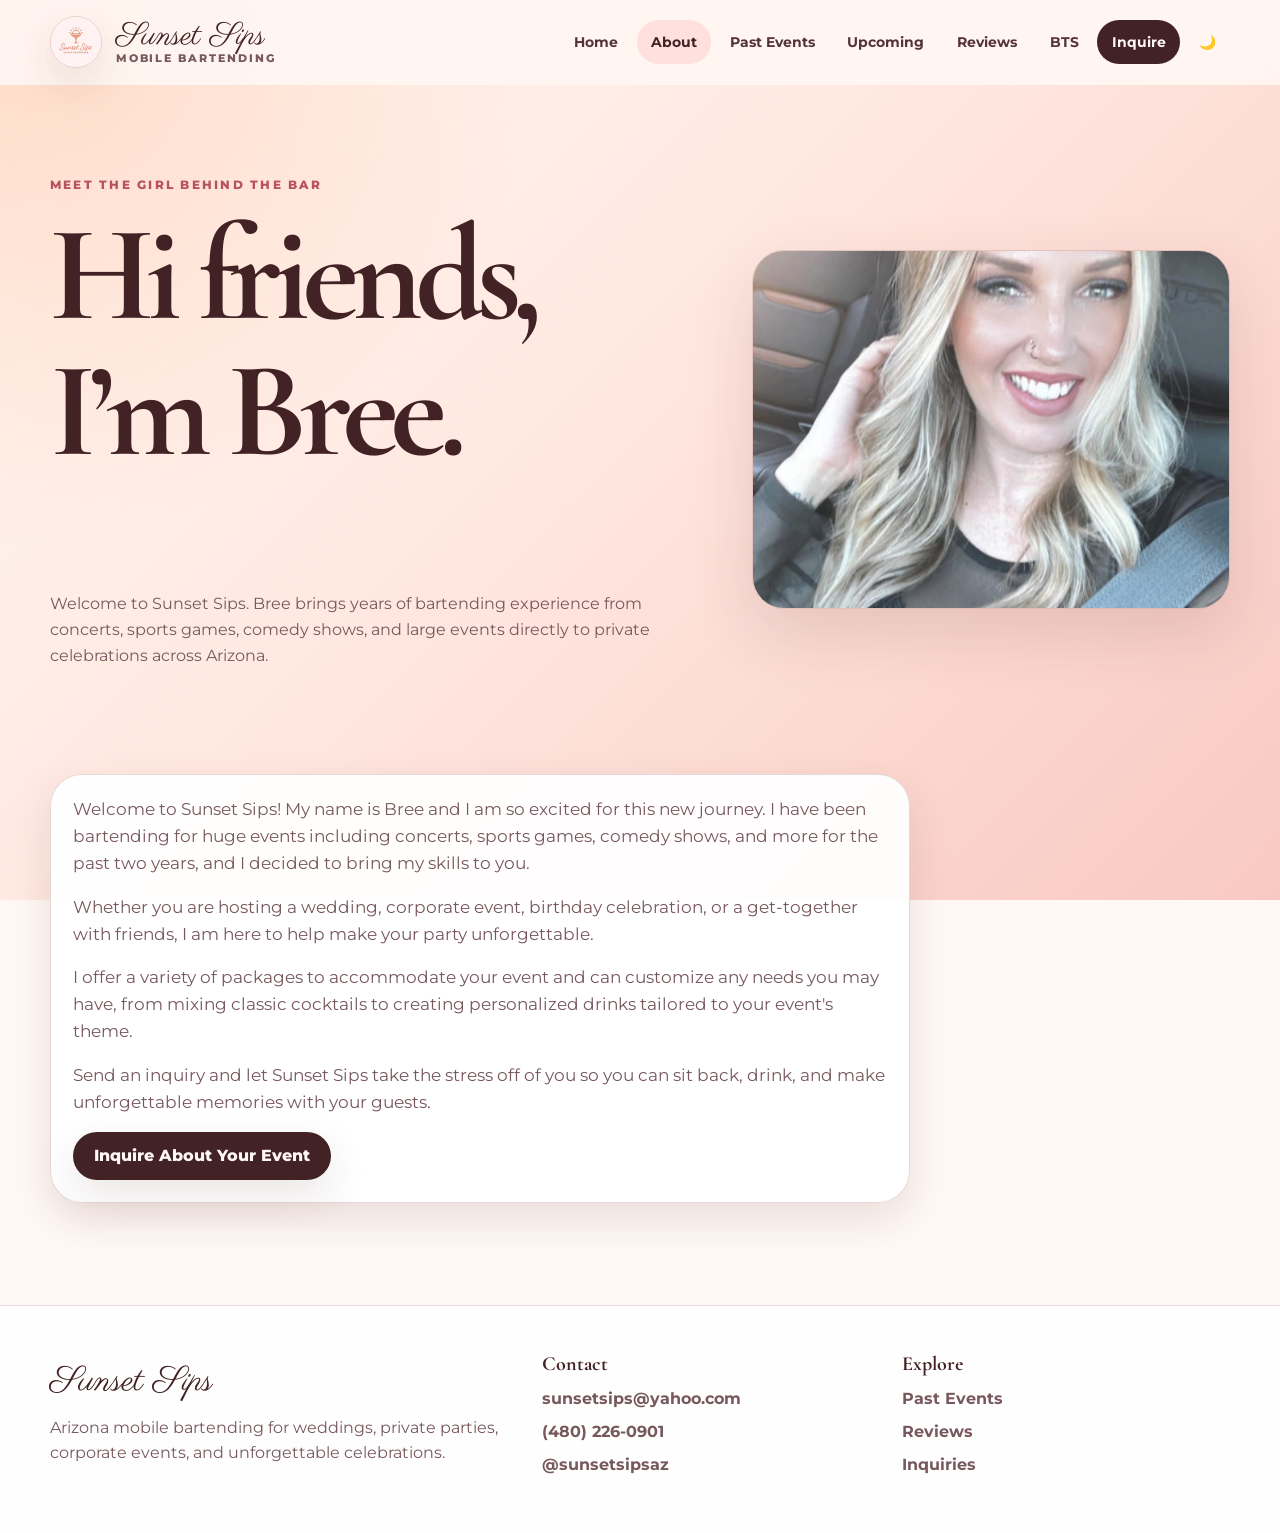
==== pages/about.html @ e6b594f2 "- Built the initial Sunset Sips static website - Created the first multi page static website for Sun" ====
<!doctype html>
<html lang="en" data-theme="light">
  <head>
    <meta charset="utf-8">
    <meta name="viewport" content="width=device-width, initial-scale=1">
    <title>About Bree | Sunset Sips</title>
    <meta name="description" content="Meet Bree, the bartender behind Sunset Sips, an Arizona mobile bartending business serving weddings, parties, corporate events, and celebrations.">
    <link rel="icon" href="../assets/logos/favicon.png">
    <link rel="preconnect" href="https://fonts.googleapis.com">
    <link rel="preconnect" href="https://fonts.gstatic.com" crossorigin>
    <link href="https://fonts.googleapis.com/css2?family=Cormorant+Garamond:wght@500;600;700&family=Montserrat:wght@400;500;600;700&family=Parisienne&display=swap" rel="stylesheet">
    <link rel="stylesheet" href="../css/base.css">
    <link rel="stylesheet" href="../css/layout.css">
    <link rel="stylesheet" href="../css/components.css">
    <link rel="stylesheet" href="../css/themes.css">
    <link rel="stylesheet" href="../css/pages/about.css">

<script src="../js/logger.js" defer></script>
    <script src="../js/theme-toggle.js" defer></script>
    <script src="../js/navigation.js" defer></script>
    <script src="../js/app.js" defer></script>
  </head>
  <body>
    <a class="skip-link" href="#main-content">Skip to content</a>

    <header class="site-header" data-site-header>
      <nav class="site-nav" aria-label="Main navigation">
        <a class="brand-link" href="../index.html" aria-label="Sunset Sips home">
          <img class="brand-logo" src="../assets/logos/sunset-sips-mobile-bartending.jpg" alt="Sunset Sips Mobile Bartending logo">
          <span class="brand-text">
            <span class="brand-script">Sunset Sips</span>
            <span class="brand-subtitle">Mobile Bartending</span>
          </span>
        </a>

        <button class="nav-toggle" type="button" data-nav-toggle aria-expanded="false" aria-controls="primary-navigation">
          <span class="nav-toggle-line"></span>
          <span class="nav-toggle-line"></span>
          <span class="nav-toggle-line"></span>
          <span class="sr-only">Toggle navigation</span>
        </button>

        <div class="nav-links" id="primary-navigation" data-nav-links>
          <a href="../index.html" data-nav-link>Home</a>
          <a href="about.html" data-nav-link>About</a>
          <a href="past-events.html" data-nav-link>Past Events</a>
          <a href="upcoming-events.html" data-nav-link>Upcoming</a>
          <a href="reviews.html" data-nav-link>Reviews</a>
          <a href="bts.html" data-nav-link>BTS</a>
          <a class="nav-cta" href="contact.html" data-nav-link>Inquire</a>
          <button class="theme-toggle" type="button" data-theme-toggle aria-label="Switch color theme">🌙</button>
        </div>
      </nav>
    </header>

    <main id="main-content">
      <section class="page-hero section-shell">
        <div class="page-hero-copy reveal-on-scroll">
          <p class="eyebrow">Meet the girl behind the bar</p>
          <h1>Hi friends, I’m Bree.</h1>
          <p>Welcome to Sunset Sips. Bree brings years of bartending experience from concerts, sports games, comedy shows, and large events directly to private celebrations across Arizona.</p>
        </div>
        <div class="page-hero-image reveal-on-scroll">
          <img src="../assets/images/bree-selfie.jpg" alt="Bree from Sunset Sips">
        </div>
      </section>

      <section class="about-story section-shell">
        <article class="content-card reveal-on-scroll">
          <p>Welcome to Sunset Sips! My name is Bree and I am so excited for this new journey. I have been bartending for huge events including concerts, sports games, comedy shows, and more for the past two years, and I decided to bring my skills to you.</p>
          <p>Whether you are hosting a wedding, corporate event, birthday celebration, or a get-together with friends, I am here to help make your party unforgettable.</p>
          <p>I offer a variety of packages to accommodate your event and can customize any needs you may have, from mixing classic cocktails to creating personalized drinks tailored to your event's theme.</p>
          <p>Send an inquiry and let Sunset Sips take the stress off of you so you can sit back, drink, and make unforgettable memories with your guests.</p>
          <a class="button button-primary" href="contact.html">Inquire About Your Event</a>
        </article>
      </section>
    </main>

    <footer class="site-footer">
      <div class="footer-grid section-shell">
        <div>
          <p class="brand-script footer-brand">Sunset Sips</p>
          <p>Arizona mobile bartending for weddings, private parties, corporate events, and unforgettable celebrations.</p>
        </div>
        <div>
          <h2>Contact</h2>
          <a href="mailto:sunsetsips@yahoo.com">sunsetsips@yahoo.com</a>
          <a href="tel:+14802260901">(480) 226-0901</a>
          <a href="https://www.instagram.com/sunsetsipsaz/" target="_blank" rel="noopener">@sunsetsipsaz</a>
        </div>
        <div>
          <h2>Explore</h2>
          <a href="past-events.html">Past Events</a>
          <a href="reviews.html">Reviews</a>
          <a href="contact.html">Inquiries</a>
        </div>
      </div>
    </footer>
  </body>
</html>
---- css/base.css ----
:root {
  color-scheme: light dark;
  --font-heading: "Cormorant Garamond", Georgia, serif;
  --font-body: "Montserrat", Arial, sans-serif;
  --font-script: "Parisienne", cursive;
  --radius-small: 0.75rem;
  --radius-medium: 1.25rem;
  --radius-large: 2rem;
  --shadow-soft: 0 1.5rem 4rem rgba(82, 39, 44, 0.14);
  --shadow-card: 0 1rem 2.5rem rgba(82, 39, 44, 0.12);
  --max-width: 1180px;
  --section-padding: clamp(4rem, 8vw, 7rem);
}

* { box-sizing: border-box; }

html { scroll-behavior: smooth; }

body {
  margin: 0;
  min-height: 100vh;
  background: var(--color-page-bg);
  color: var(--color-text);
  font-family: var(--font-body);
  line-height: 1.6;
}

body.nav-open { overflow: hidden; }

img, video {
  display: block;
  max-width: 100%;
}

a {
  color: inherit;
  text-decoration: none;
}

button, input, textarea, select { font: inherit; }

button { cursor: pointer; }

h1, h2, h3, p { margin-top: 0; }

h1, h2, h3 {
  color: var(--color-heading);
  font-family: var(--font-heading);
  line-height: 1;
}

h1 {
  max-width: 11ch;
  font-size: clamp(4rem, 11vw, 8.5rem);
  letter-spacing: -0.06em;
}

h2 {
  font-size: clamp(2.4rem, 6vw, 4.75rem);
  letter-spacing: -0.045em;
}

h3 {
  font-size: clamp(1.65rem, 3vw, 2.15rem);
  letter-spacing: -0.025em;
}

p { color: var(--color-muted); }

strong { color: var(--color-heading); }

.sr-only {
  position: absolute;
  width: 1px;
  height: 1px;
  padding: 0;
  margin: -1px;
  overflow: hidden;
  clip: rect(0, 0, 0, 0);
  white-space: nowrap;
  border: 0;
}

.skip-link {
  position: absolute;
  top: 1rem;
  left: 1rem;
  z-index: 1000;
  transform: translateY(-200%);
  padding: 0.75rem 1rem;
  border-radius: 999px;
  background: var(--color-heading);
  color: var(--color-page-bg);
  font-weight: 700;
}

.skip-link:focus { transform: translateY(0); }

.brand-script { font-family: var(--font-script); }

.eyebrow {
  margin-bottom: 0.75rem;
  color: var(--color-accent-strong);
  font-size: 0.78rem;
  font-weight: 800;
  letter-spacing: 0.18em;
  text-transform: uppercase;
}

.reveal-on-scroll {
  opacity: 0;
  transform: translateY(1.5rem);
  transition: opacity 650ms ease, transform 650ms ease;
}

.reveal-on-scroll.is-visible {
  opacity: 1;
  transform: translateY(0);
}

@media (prefers-reduced-motion: reduce) {
  *, *::before, *::after {
    scroll-behavior: auto !important;
    transition-duration: 0.01ms !important;
    animation-duration: 0.01ms !important;
    animation-iteration-count: 1 !important;
  }

  .reveal-on-scroll {
    opacity: 1;
    transform: none;
  }
}
---- css/layout.css ----
.section-shell {
  width: min(var(--max-width), calc(100% - 2rem));
  margin-inline: auto;
}

.site-header {
  position: sticky;
  top: 0;
  z-index: 100;
  border-bottom: 1px solid transparent;
  background: color-mix(in srgb, var(--color-page-bg) 88%, transparent);
  backdrop-filter: blur(18px);
  transition: border-color 200ms ease, box-shadow 200ms ease;
}

.site-header.is-scrolled {
  border-color: var(--color-border);
  box-shadow: 0 0.75rem 2rem rgba(31, 15, 19, 0.08);
}

.site-nav {
  display: flex;
  align-items: center;
  justify-content: space-between;
  width: min(var(--max-width), calc(100% - 2rem));
  min-height: 5.25rem;
  margin-inline: auto;
  gap: 1rem;
}

.brand-link {
  display: inline-flex;
  align-items: center;
  gap: 0.85rem;
  min-width: 0;
}

.brand-logo {
  width: 3.25rem;
  height: 3.25rem;
  border: 1px solid var(--color-border);
  border-radius: 50%;
  object-fit: cover;
  box-shadow: var(--shadow-card);
}

.brand-text {
  display: grid;
  line-height: 1;
}

.brand-text .brand-script {
  color: var(--color-heading);
  font-size: 2rem;
}

.brand-subtitle {
  color: var(--color-muted);
  font-size: 0.68rem;
  font-weight: 800;
  letter-spacing: 0.18em;
  text-transform: uppercase;
}

.nav-links {
  display: flex;
  align-items: center;
  gap: 0.25rem;
}

.nav-links a, .theme-toggle {
  border-radius: 999px;
  padding: 0.7rem 0.9rem;
  color: var(--color-text);
  font-size: 0.86rem;
  font-weight: 700;
  transition: background 180ms ease, color 180ms ease, transform 180ms ease;
}

.nav-links a:hover,
.nav-links a[aria-current="page"],
.theme-toggle:hover {
  background: var(--color-accent-soft);
  color: var(--color-heading);
}

.nav-cta {
  background: var(--color-heading);
  color: var(--color-page-bg) !important;
}

.theme-toggle, .nav-toggle {
  border: 0;
  background: transparent;
}

.nav-toggle {
  display: none;
  width: 2.75rem;
  height: 2.75rem;
  border-radius: 999px;
  background: var(--color-surface);
  box-shadow: var(--shadow-card);
}

.nav-toggle-line {
  display: block;
  width: 1.25rem;
  height: 2px;
  margin: 0.28rem auto;
  border-radius: 999px;
  background: var(--color-heading);
}

.split-section {
  display: grid;
  grid-template-columns: minmax(0, 0.85fr) minmax(0, 1.15fr);
  gap: clamp(2rem, 6vw, 5rem);
  align-items: start;
  padding-block: var(--section-padding);
}

.section-copy {
  position: sticky;
  top: 7rem;
}

.section-heading {
  max-width: 760px;
  margin-bottom: 2rem;
}

.site-footer {
  border-top: 1px solid var(--color-border);
  background: color-mix(in srgb, var(--color-surface) 92%, transparent);
}

.footer-grid {
  display: grid;
  grid-template-columns: 1.4fr 1fr 1fr;
  gap: 2rem;
  padding-block: 3rem;
}

.footer-grid h2 {
  margin-bottom: 0.75rem;
  font-size: 1.25rem;
  letter-spacing: 0;
}

.footer-grid a {
  display: block;
  width: fit-content;
  margin-bottom: 0.45rem;
  color: var(--color-muted);
  font-weight: 700;
}

.footer-grid a:hover { color: var(--color-accent-strong); }

.footer-brand {
  margin-bottom: 0.25rem;
  color: var(--color-heading);
  font-size: 2.2rem;
}

@media (max-width: 900px) {
  .nav-toggle { display: block; }

  .nav-links {
    position: fixed;
    inset: 5.25rem 1rem auto 1rem;
    display: grid;
    gap: 0.35rem;
    padding: 1rem;
    border: 1px solid var(--color-border);
    border-radius: var(--radius-large);
    background: var(--color-surface);
    box-shadow: var(--shadow-soft);
    opacity: 0;
    pointer-events: none;
    transform: translateY(-0.75rem);
    transition: opacity 180ms ease, transform 180ms ease;
  }

  body.nav-open .nav-links {
    opacity: 1;
    pointer-events: auto;
    transform: translateY(0);
  }

  .nav-links a, .theme-toggle {
    width: 100%;
    text-align: left;
  }

  .split-section, .footer-grid {
    grid-template-columns: 1fr;
  }

  .section-copy { position: static; }
}
---- css/components.css ----
.button {
  display: inline-flex;
  align-items: center;
  justify-content: center;
  min-height: 3rem;
  border: 1px solid transparent;
  border-radius: 999px;
  padding: 0.85rem 1.25rem;
  font-weight: 800;
  line-height: 1;
  transition: transform 180ms ease, box-shadow 180ms ease, background 180ms ease;
}

.button:hover { transform: translateY(-2px); }

.button-primary {
  background: var(--color-heading);
  color: var(--color-page-bg);
  box-shadow: var(--shadow-card);
}

.button-secondary {
  border-color: var(--color-border);
  background: var(--color-surface);
  color: var(--color-heading);
}

.button-light {
  background: var(--color-page-bg);
  color: var(--color-heading);
}

.text-link {
  display: inline-flex;
  align-items: center;
  gap: 0.4rem;
  color: var(--color-accent-strong);
  font-weight: 800;
}

.text-link::after {
  content: "→";
  transition: transform 180ms ease;
}

.text-link:hover::after { transform: translateX(0.25rem); }

.feature-grid, .card-grid {
  display: grid;
  grid-template-columns: repeat(2, minmax(0, 1fr));
  gap: 1rem;
}

.feature-card, .content-card, .event-card, .review-card, .bts-card {
  border: 1px solid var(--color-border);
  border-radius: var(--radius-large);
  background: color-mix(in srgb, var(--color-surface) 94%, transparent);
  box-shadow: var(--shadow-card);
}

.feature-card, .content-card, .review-card, .bts-card { padding: 1.35rem; }

.feature-card h3, .content-card h3, .review-card h3, .bts-card h3 { margin-bottom: 0.6rem; }

.event-card { overflow: hidden; }

.event-card img, .showcase-card img, .page-hero-image img, .bts-card img {
  width: 100%;
  aspect-ratio: 4 / 3;
  object-fit: cover;
}

.event-card-body {
  display: grid;
  gap: 0.85rem;
  padding: 1.25rem;
}

.event-meta, .tag-list {
  display: flex;
  flex-wrap: wrap;
  gap: 0.5rem;
}

.pill {
  display: inline-flex;
  align-items: center;
  width: fit-content;
  border: 1px solid var(--color-border);
  border-radius: 999px;
  padding: 0.38rem 0.65rem;
  background: var(--color-accent-soft);
  color: var(--color-heading);
  font-size: 0.75rem;
  font-weight: 800;
}

.page-hero {
  display: grid;
  grid-template-columns: minmax(0, 1fr) minmax(280px, 0.75fr);
  gap: clamp(2rem, 6vw, 4rem);
  align-items: center;
  padding-block: clamp(3rem, 7vw, 6rem);
}

.page-hero-copy { max-width: 760px; }

.page-hero-copy h1 { max-width: 12ch; }

.page-hero-image {
  overflow: hidden;
  border: 1px solid var(--color-border);
  border-radius: var(--radius-large);
  box-shadow: var(--shadow-soft);
}

.filter-bar {
  display: flex;
  flex-wrap: wrap;
  gap: 0.5rem;
  margin-bottom: 1.5rem;
}

.filter-button {
  border: 1px solid var(--color-border);
  border-radius: 999px;
  padding: 0.65rem 0.95rem;
  background: var(--color-surface);
  color: var(--color-text);
  font-weight: 800;
}

.filter-button.is-active {
  background: var(--color-heading);
  color: var(--color-page-bg);
}

.form-grid { display: grid; gap: 1rem; }

.form-row {
  display: grid;
  grid-template-columns: repeat(2, minmax(0, 1fr));
  gap: 1rem;
}

.form-field {
  display: grid;
  gap: 0.45rem;
}

.form-field label {
  color: var(--color-heading);
  font-weight: 800;
}

.form-field input, .form-field select, .form-field textarea {
  width: 100%;
  border: 1px solid var(--color-border);
  border-radius: var(--radius-small);
  padding: 0.85rem 0.95rem;
  background: var(--color-surface);
  color: var(--color-text);
}

.form-field textarea {
  min-height: 9rem;
  resize: vertical;
}

.form-status {
  min-height: 1.5rem;
  color: var(--color-accent-strong);
  font-weight: 800;
}

@media (max-width: 760px) {
  .feature-grid, .card-grid, .page-hero, .form-row {
    grid-template-columns: 1fr;
  }
}
---- css/themes.css ----
html[data-theme="light"] {
  --color-page-bg: #fff8f4;
  --color-surface: #ffffff;
  --color-surface-soft: #fff0ea;
  --color-surface-strong: #f7d9cf;
  --color-heading: #422225;
  --color-text: #56333a;
  --color-muted: #77585d;
  --color-border: rgba(143, 82, 86, 0.22);
  --color-accent: #dc7e83;
  --color-accent-strong: #b85261;
  --color-accent-soft: #ffe0dc;
  --color-gold: #c69b61;
  --color-contrast: #32191d;
  --color-contrast-text: #fff8f4;
  --hero-gradient: radial-gradient(circle at top left, rgba(255, 205, 177, 0.7), transparent 35%), linear-gradient(135deg, #fff8f4 0%, #ffe7df 48%, #f8c9c2 100%);
}

html[data-theme="dark"] {
  --color-page-bg: #170e12;
  --color-surface: #24171c;
  --color-surface-soft: #302026;
  --color-surface-strong: #513239;
  --color-heading: #fff5ec;
  --color-text: #f5dfd5;
  --color-muted: #d7b8b1;
  --color-border: rgba(245, 213, 196, 0.18);
  --color-accent: #f2a4a1;
  --color-accent-strong: #ffd0b9;
  --color-accent-soft: rgba(242, 164, 161, 0.16);
  --color-gold: #e6bf7b;
  --color-contrast: #ffe4d8;
  --color-contrast-text: #201014;
  --hero-gradient: radial-gradient(circle at top left, rgba(242, 164, 161, 0.24), transparent 35%), linear-gradient(135deg, #170e12 0%, #241117 46%, #4b2428 100%);
}

body {
  background-image: var(--hero-gradient);
  background-attachment: fixed;
}
---- css/pages/about.css ----
.about-story { padding-bottom: var(--section-padding); }

.about-story .content-card { max-width: 860px; }

.about-story p { font-size: 1.05rem; }
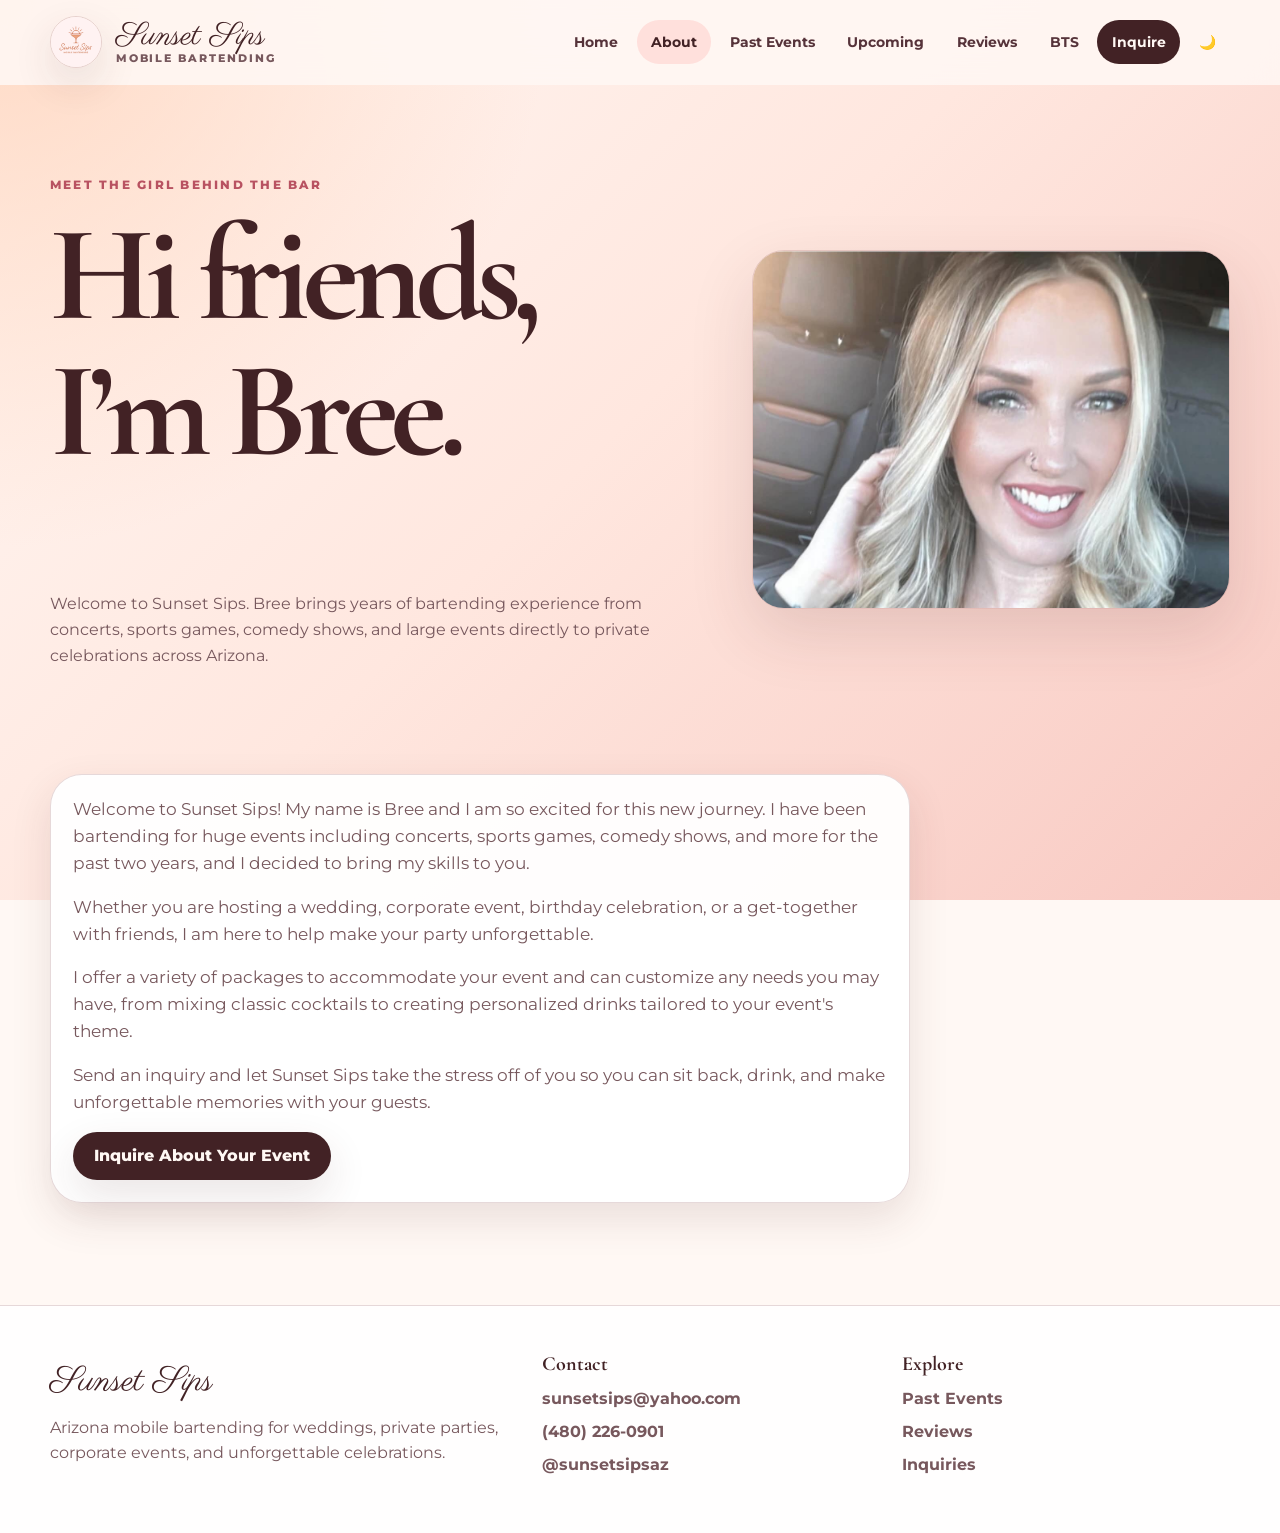
==== commit 36ef1493: "Improved Sunset Sips image cropping controls Added reusable focal point helper classes for event car" ====
--- a/pages/about.html
+++ b/pages/about.html
@@ -61,8 +61,7 @@
           <p>Welcome to Sunset Sips. Bree brings years of bartending experience from concerts, sports games, comedy shows, and large events directly to private celebrations across Arizona.</p>
         </div>
         <div class="page-hero-image reveal-on-scroll">
-          <img src="../assets/images/bree-selfie.jpg" alt="Bree from Sunset Sips">
-        </div>
+        <img class="image-focus-top" src="../assets/images/bree-selfie.jpg" alt="Bree from Sunset Sips">        </div>
       </section>
 
       <section class="about-story section-shell">
--- a/css/components.css
+++ b/css/components.css
@@ -70,6 +70,31 @@
   object-fit: cover;
 }
 
+.page-hero-image img.image-focus-top,
+.event-card img.image-focus-top,
+.showcase-card img.image-focus-top {
+  object-position: center top;
+}
+
+.page-hero-image img.image-focus-upper,
+.event-card img.image-focus-upper,
+.showcase-card img.image-focus-upper {
+  object-position: center 28%;
+}
+
+.page-hero-image img.image-focus-center,
+.event-card img.image-focus-center,
+.showcase-card img.image-focus-center {
+  object-position: center center;
+}
+
+.page-hero-image img.image-contain,
+.event-card img.image-contain,
+.showcase-card img.image-contain {
+  object-fit: contain;
+  background: var(--color-surface-soft);
+}
+
 .event-card-body {
   display: grid;
   gap: 0.85rem;
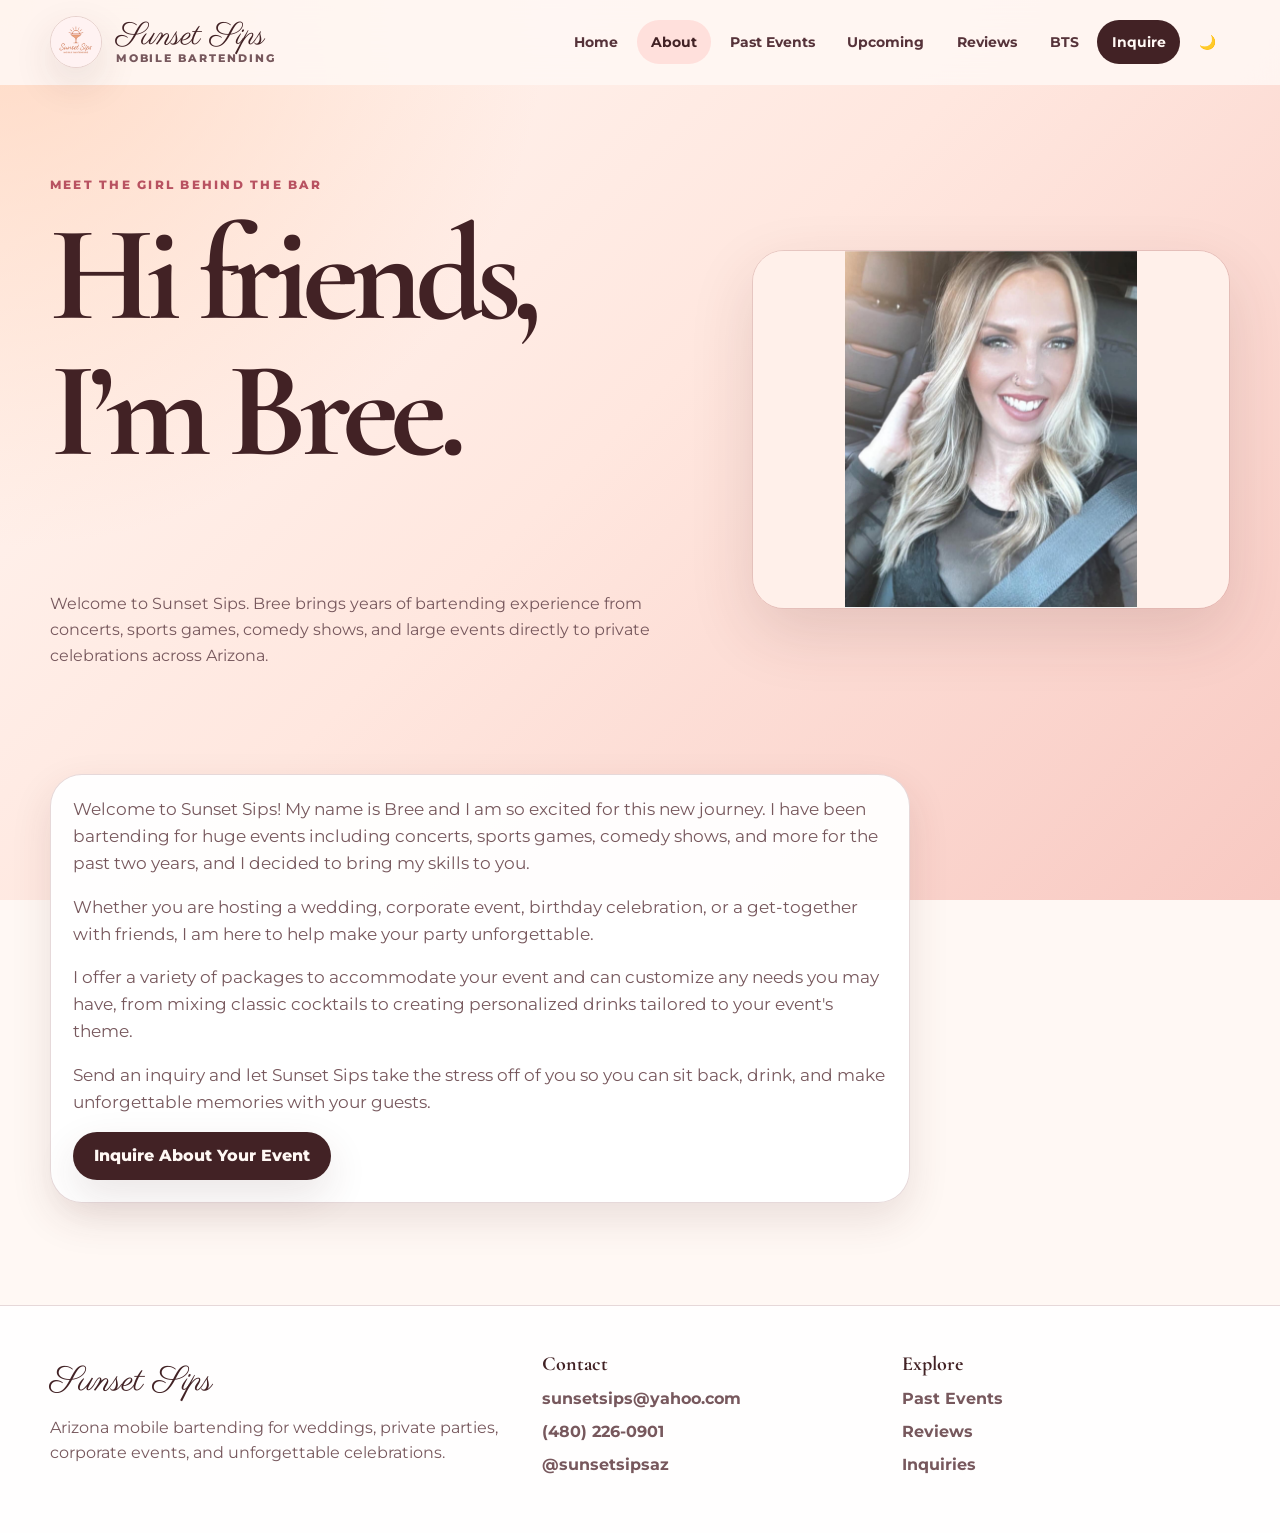
==== commit 3b181e6a: "Adjusted the Sunset Sips About portrait cropping Changed the About page Bree portrait to use the reu" ====
--- a/pages/about.html
+++ b/pages/about.html
@@ -61,7 +61,8 @@
           <p>Welcome to Sunset Sips. Bree brings years of bartending experience from concerts, sports games, comedy shows, and large events directly to private celebrations across Arizona.</p>
         </div>
         <div class="page-hero-image reveal-on-scroll">
-        <img class="image-focus-top" src="../assets/images/bree-selfie.jpg" alt="Bree from Sunset Sips">        </div>
+          <img class="image-contain" src="../assets/images/bree-selfie.jpg" alt="Bree from Sunset Sips">        
+        </div>
       </section>
 
       <section class="about-story section-shell">
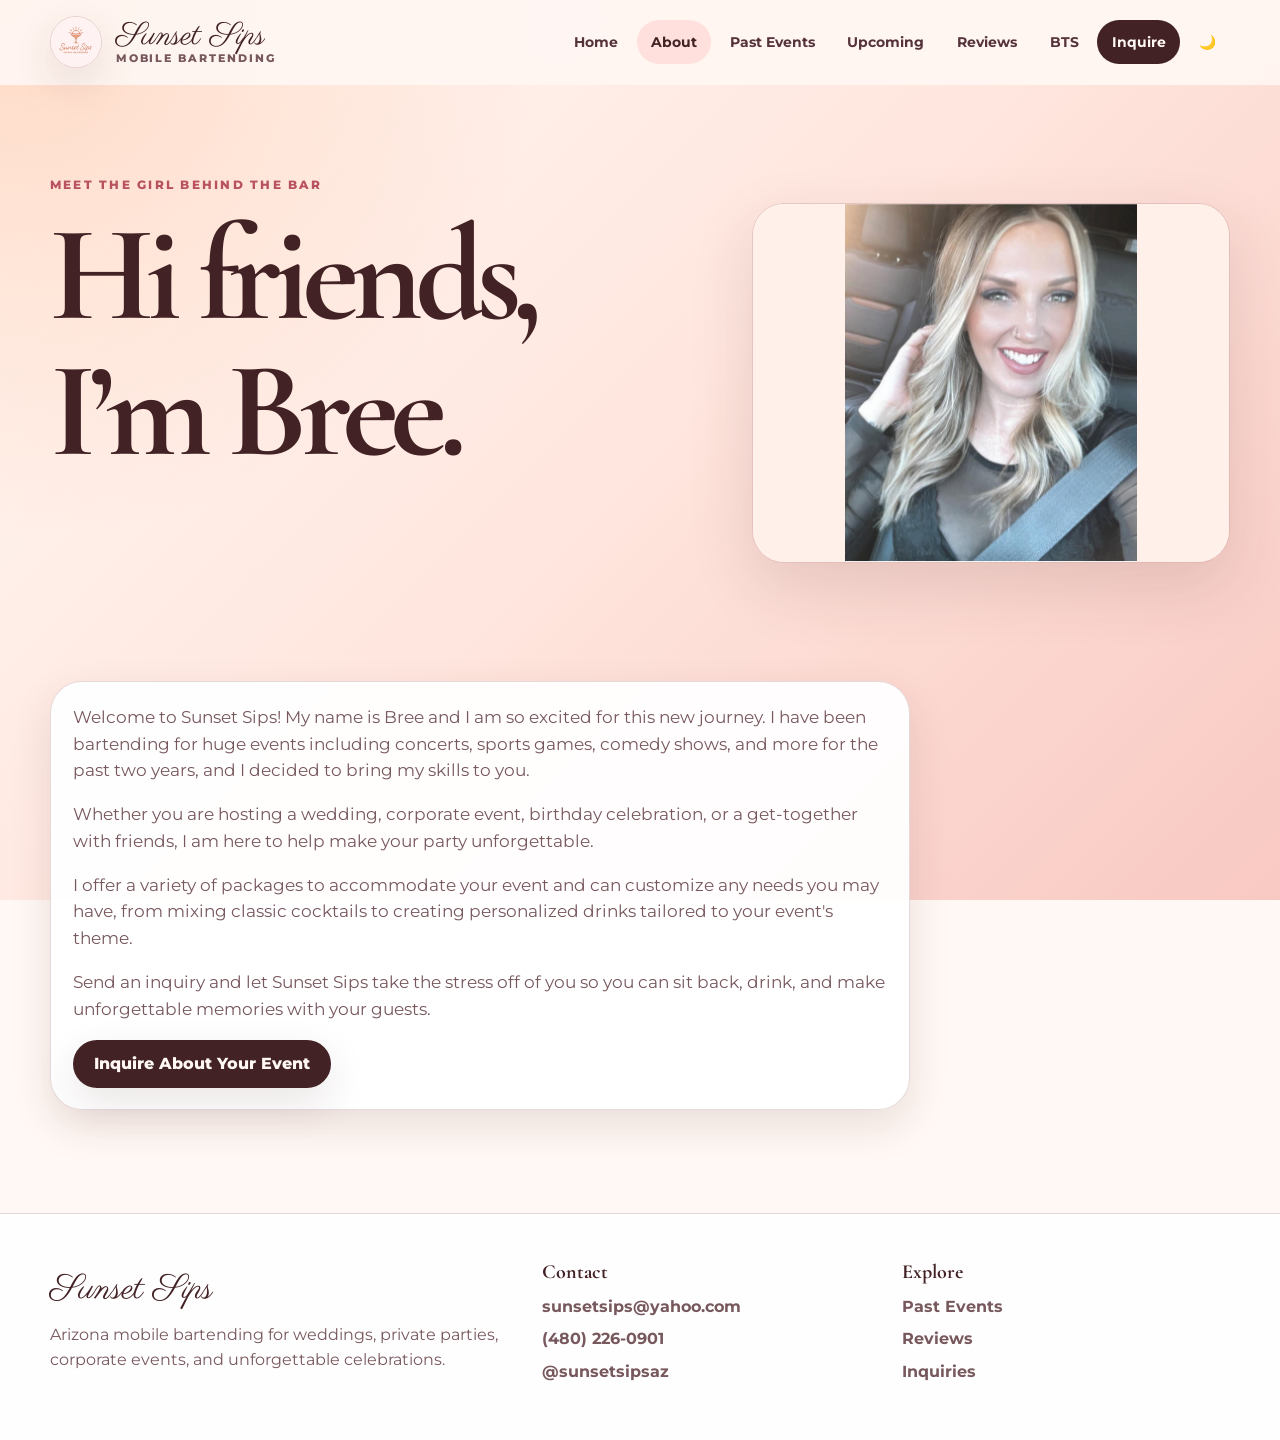
==== commit 6fe59a90: "Prepared Sunset Sips for GitHub Pages preview Finalized the current static site preview state before" ====
--- a/pages/about.html
+++ b/pages/about.html
@@ -58,7 +58,7 @@
         <div class="page-hero-copy reveal-on-scroll">
           <p class="eyebrow">Meet the girl behind the bar</p>
           <h1>Hi friends, I’m Bree.</h1>
-          <p>Welcome to Sunset Sips. Bree brings years of bartending experience from concerts, sports games, comedy shows, and large events directly to private celebrations across Arizona.</p>
+          <!-- Welcome to Sunset Sips. Bree brings years of bartending experience from concerts, sports games, comedy shows, and large events directly to private celebrations across Arizona. -->
         </div>
         <div class="page-hero-image reveal-on-scroll">
           <img class="image-contain" src="../assets/images/bree-selfie.jpg" alt="Bree from Sunset Sips">        
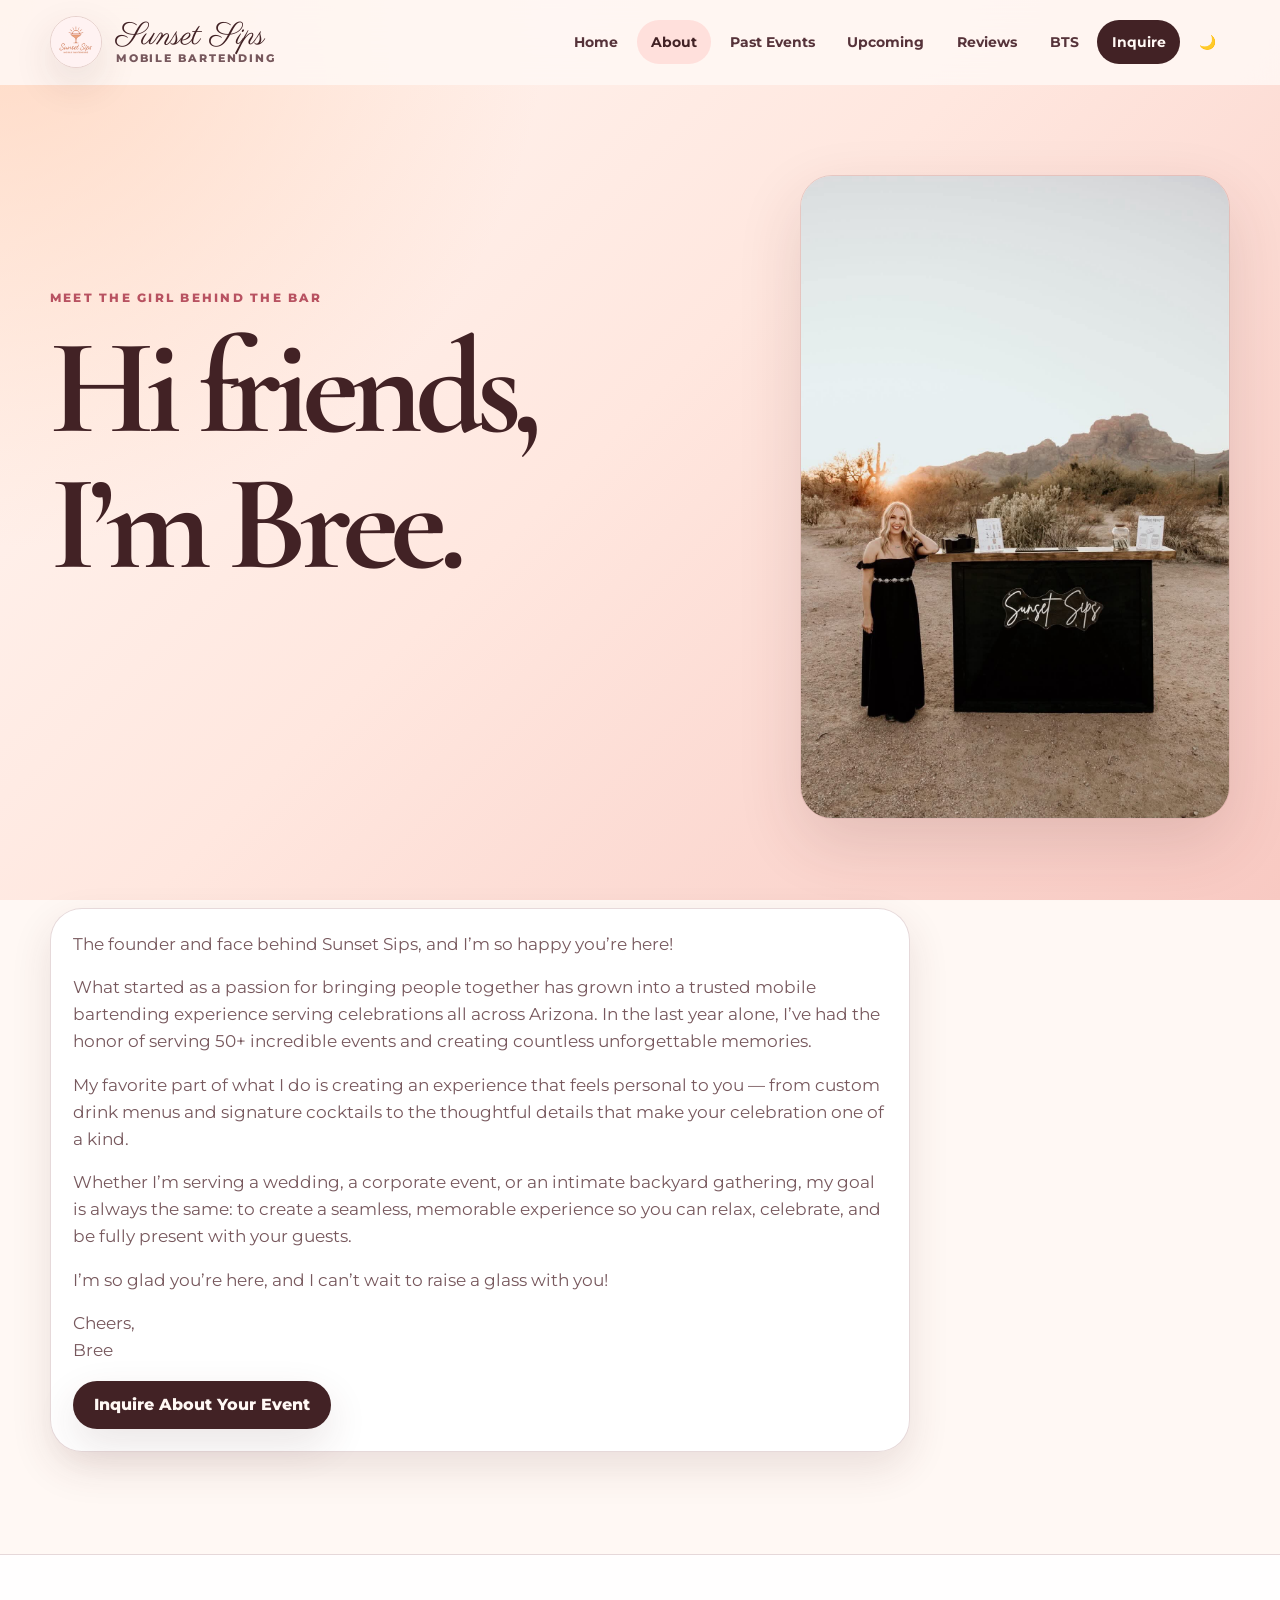
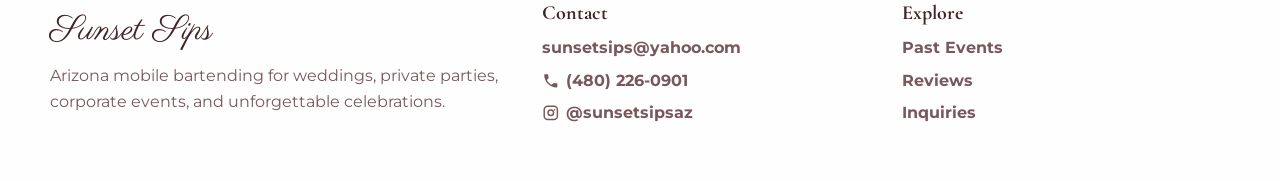
==== commit 2dade781: "Refined Home page hero, About page content, and footer contact icons" ====
--- a/pages/about.html
+++ b/pages/about.html
@@ -20,7 +20,7 @@
     <script src="../js/navigation.js" defer></script>
     <script src="../js/app.js" defer></script>
   </head>
-  <body>
+  <body class="about-page">
     <a class="skip-link" href="#main-content">Skip to content</a>
 
     <header class="site-header" data-site-header>
@@ -61,16 +61,18 @@
           <!-- Welcome to Sunset Sips. Bree brings years of bartending experience from concerts, sports games, comedy shows, and large events directly to private celebrations across Arizona. -->
         </div>
         <div class="page-hero-image reveal-on-scroll">
-          <img class="image-contain" src="../assets/images/bree-selfie.jpg" alt="Bree from Sunset Sips">        
+          <img class="image-contain" src="../assets/images/bree-bar-stand.jpeg" alt="Bree from Sunset Sips">        
         </div>
       </section>
 
       <section class="about-story section-shell">
         <article class="content-card reveal-on-scroll">
-          <p>Welcome to Sunset Sips! My name is Bree and I am so excited for this new journey. I have been bartending for huge events including concerts, sports games, comedy shows, and more for the past two years, and I decided to bring my skills to you.</p>
-          <p>Whether you are hosting a wedding, corporate event, birthday celebration, or a get-together with friends, I am here to help make your party unforgettable.</p>
-          <p>I offer a variety of packages to accommodate your event and can customize any needs you may have, from mixing classic cocktails to creating personalized drinks tailored to your event's theme.</p>
-          <p>Send an inquiry and let Sunset Sips take the stress off of you so you can sit back, drink, and make unforgettable memories with your guests.</p>
+          <p>The founder and face behind Sunset Sips, and I’m so happy you’re here!</p>
+          <p>What started as a passion for bringing people together has grown into a trusted mobile bartending experience serving celebrations all across Arizona. In the last year alone, I’ve had the honor of serving 50+ incredible events and creating countless unforgettable memories.</p>
+          <p>My favorite part of what I do is creating an experience that feels personal to you — from custom drink menus and signature cocktails to the thoughtful details that make your celebration one of a kind.</p>
+          <p>Whether I’m serving a wedding, a corporate event, or an intimate backyard gathering, my goal is always the same: to create a seamless, memorable experience so you can relax, celebrate, and be fully present with your guests.</p>
+          <p>I’m so glad you’re here, and I can’t wait to raise a glass with you!</p>
+          <p>Cheers,<br>Bree</p>
           <a class="button button-primary" href="contact.html">Inquire About Your Event</a>
         </article>
       </section>
@@ -85,8 +87,18 @@
         <div>
           <h2>Contact</h2>
           <a href="mailto:sunsetsips@yahoo.com">sunsetsips@yahoo.com</a>
-          <a href="tel:+14802260901">(480) 226-0901</a>
-          <a href="https://www.instagram.com/sunsetsipsaz/" target="_blank" rel="noopener">@sunsetsipsaz</a>
+          <a class="footer-icon-link" href="tel:+14802260901" aria-label="Call Sunset Sips at 480-226-0901">
+            <svg class="footer-contact-icon" aria-hidden="true" viewBox="0 0 24 24" focusable="false">
+              <path d="M6.62 10.79c1.44 2.83 3.76 5.15 6.59 6.59l2.2-2.2c.27-.27.67-.36 1.02-.24 1.12.37 2.33.57 3.57.57.55 0 1 .45 1 1V20c0 .55-.45 1-1 1C10.61 21 3 13.39 3 4c0-.55.45-1 1-1h3.5c.55 0 1 .45 1 1 0 1.24.2 2.45.57 3.57.11.35.03.74-.25 1.02l-2.2 2.2Z"></path>
+            </svg>
+            <span>(480) 226-0901</span>
+          </a>
+          <a class="footer-social-link" href="https://www.instagram.com/sunsetsipsaz/" target="_blank" rel="noopener" aria-label="Sunset Sips Instagram">
+            <svg class="footer-social-icon" aria-hidden="true" viewBox="0 0 24 24" focusable="false">
+              <path d="M7.8 2h8.4A5.8 5.8 0 0 1 22 7.8v8.4a5.8 5.8 0 0 1-5.8 5.8H7.8A5.8 5.8 0 0 1 2 16.2V7.8A5.8 5.8 0 0 1 7.8 2Zm0 2A3.8 3.8 0 0 0 4 7.8v8.4A3.8 3.8 0 0 0 7.8 20h8.4a3.8 3.8 0 0 0 3.8-3.8V7.8A3.8 3.8 0 0 0 16.2 4H7.8Zm4.2 3.2a4.8 4.8 0 1 1 0 9.6 4.8 4.8 0 0 1 0-9.6Zm0 2a2.8 2.8 0 1 0 0 5.6 2.8 2.8 0 0 0 0-5.6Zm5.05-2.35a1.1 1.1 0 1 1 0 2.2 1.1 1.1 0 0 1 0-2.2Z"></path>
+            </svg>
+            <span>@sunsetsipsaz</span>
+          </a>
         </div>
         <div>
           <h2>Explore</h2>
--- a/css/layout.css
+++ b/css/layout.css
@@ -157,6 +157,22 @@
 }
 
 .footer-grid a:hover { color: var(--color-accent-strong); }
+
+.footer-social-link,
+.footer-icon-link {
+  display: flex !important;
+  align-items: center;
+  gap: 0.45rem;
+  width: fit-content;
+}
+
+.footer-social-icon,
+.footer-contact-icon {
+  width: 1.1rem;
+  height: 1.1rem;
+  flex: 0 0 auto;
+  fill: currentColor;
+}
 
 .footer-brand {
   margin-bottom: 0.25rem;
--- a/css/pages/about.css
+++ b/css/pages/about.css
@@ -1,5 +1,30 @@
-.about-story { padding-bottom: var(--section-padding); }
+.about-story {
+    padding-bottom: var(--section-padding);
+}
 
-.about-story .content-card { max-width: 860px; }
+.about-story .content-card {
+    max-width: 860px;
+}
 
-.about-story p { font-size: 1.05rem; }
+.about-story p {
+    font-size: 1.05rem;
+}
+
+.about-page .page-hero-image {
+    justify-self: end;
+    width: min(100%, 430px);
+}
+
+.about-page .page-hero-image img.image-contain {
+    aspect-ratio: 2 / 3;
+    object-fit: cover;
+    object-position: center 36%;
+    background: transparent;
+}
+
+@media (max-width: 760px) {
+    .about-page .page-hero-image {
+        justify-self: center;
+        width: min(100%, 380px);
+    }
+}
